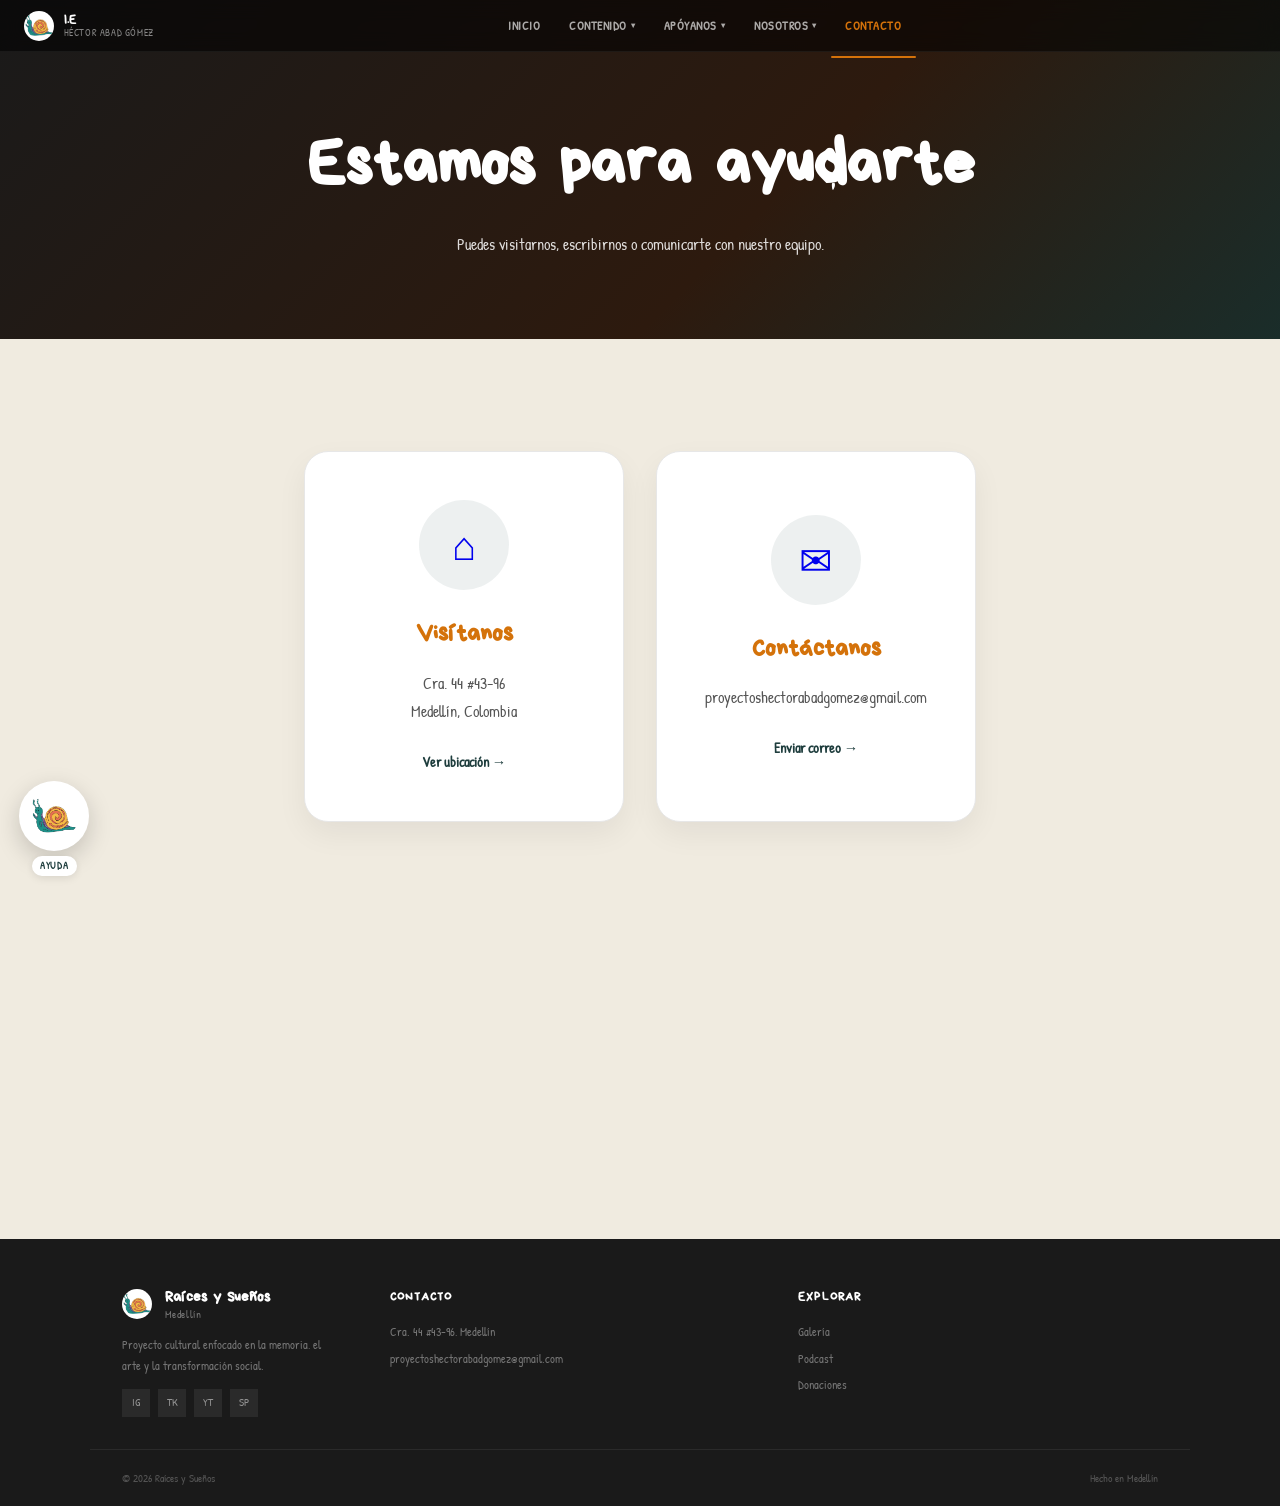
==== contacto.html @ bd34413f "listo" ====
<!DOCTYPE html>
<html lang="es">
<head>
  <meta charset="UTF-8">
  <meta name="viewport" content="width=device-width, initial-scale=1.0">
  <title>Contacto · I.E Héctor Abad Gómez</title>
  <link rel="stylesheet" href="styles.css">
</head>
<body>

<!-- NAV -->
<nav>
  <a href="index.html" class="nav-logo">
    <div class="nav-badge"><img src="Fotos/Caracol.webp" alt="Logo"></div>
    <div class="nav-name">I.E <small>Héctor Abad Gómez</small></div>
  </a>

  <ul class="nav-links">
    <li><a href="index.html">Inicio</a></li>
    <li>
      <a href="#">Contenido <span class="arr">▾</span></a>
      <div class="drop">
        <a href="galeria.html">Galería de fotos</a>
        <a href="podcast.html">Podcast</a>
      </div>
    </li>
    <li>
      <a href="#">Apóyanos <span class="arr">▾</span></a>
      <div class="drop">
        <a href="donaciones.html">Donaciones</a>
        <a href="voluntariado.html">Voluntariado</a>
      </div>
    </li>
    <li>
      <a href="#contenido">Nosotros <span class="arr">▾</span></a>
      <div class="drop">
        <a href="historia.html">Nuestra historia</a>
        <a href="mision.html">Misión y visión</a>
        <a href="equipo.html">El equipo</a>
      </div>
    </li>
    <li><a href="contacto.html" class="nav-active">Contacto</a></li>
  </ul>

  <div class="nav-right">
    <button class="hamburger" id="ham" onclick="toggleMenu()">
      <span></span><span></span><span></span>
    </button>
  </div>
</nav>

<!-- MENÚ MÓVIL -->
<div class="mob-menu" id="mobMenu">
  <a href="index.html" onclick="closeMenu()">Inicio</a>
  <a href="historia.html" class="sub" onclick="closeMenu()">↳ Nuestra historia</a>
  <a href="mision.html" class="sub" onclick="closeMenu()">↳ Misión y visión</a>
  <a href="equipo.html" class="sub" onclick="closeMenu()">↳ El equipo</a>
  <a href="galeria.html" onclick="closeMenu()">Galería</a>
  <a href="podcast.html" class="sub" onclick="closeMenu()">↳ Podcast</a>
  <a href="donaciones.html" onclick="closeMenu()">Donaciones</a>
  <a href="voluntariado.html" class="sub" onclick="closeMenu()">↳ Voluntariado</a>
  <a href="contacto.html" onclick="closeMenu()">Contacto</a>
</div>

<!-- HERO -->
<section class="page-hero">
  <h1>Estamos para ayudarte</h1>
  <p>Puedes visitarnos, escribirnos o comunicarte con nuestro equipo.</p>
</section>

<!-- CONTACTO -->
<section class="contact-section">
  <div class="contact-boxes">

    <a href="https://maps.app.goo.gl/BFEBi3XU7znr8RCp9" target="_blank" class="contact-card">
      <div class="contact-icon">⌂</div>
      <h3>Visítanos</h3>
      <p>Cra. 44 #43-96<br>Medellín, Colombia</p>
      <span class="contact-link">Ver ubicación →</span>
    </a>

    <a href="mailto:proyectoshectorabadgomez@gmail.com" class="contact-card">
      <div class="contact-icon">✉</div>
      <h3>Contáctanos</h3>
      <p>proyectoshectorabadgomez@gmail.com</p>
      <span class="contact-link">Enviar correo →</span>
    </a>

  </div>
</section>

<!-- FOOTER -->
<footer>
  <div class="foot-top">
    <div class="foot-brand">
      <div class="foot-logo-wrap">
        <div class="nav-badge"><img src="Fotos/Caracol.webp" alt="Logo"></div>
        <div class="foot-name">Raíces y Sueños <small>Medellín</small></div>
      </div>
      <p class="foot-brand-desc">Proyecto cultural enfocado en la memoria, el arte y la transformación social.</p>
      <div class="foot-social">
        <a href="https://www.instagram.com/i.e.hectorabadgomez/" target="_blank" class="fsoc" title="Instagram">IG</a>
        <a href="https://www.tiktok.com/@ie_hectorabadgomez" target="_blank" class="fsoc" title="TikTok">TK</a>
        <a href="https://www.youtube.com/@InstituciónEducativaHéctorAbad" target="_blank" class="fsoc" title="YouTube">YT</a>
        <a href="https://open.spotify.com/show/0t5j8xwTU0EZu17c2sRldK?si=yj74eSirT-2tcKzNIiZzvQ" target="_blank" class="fsoc" title="Spotify">SP</a>
      </div>
    </div>

    <div class="foot-col">
      <h4>Contacto</h4>
      <p>Cra. 44 #43-96, Medellín</p>
      <a href="mailto:proyectoshectorabadgomez@gmail.com">proyectoshectorabadgomez@gmail.com</a>
    </div>

    <div class="foot-col">
      <h4>Explorar</h4>
      <a href="galeria.html">Galería</a>
      <a href="podcast.html">Podcast</a>
      <a href="donaciones.html">Donaciones</a>
    </div>
  </div>

  <div class="foot-bottom">
    <span>© 2026 Raíces y Sueños</span>
    <span>Hecho en Medellín</span>
  </div>
</footer>

<!-- ───────── CARACOL ───────── -->
<div class="snail-btn">
  <div class="snail-bubble" id="snailBubble">
    <button class="snail-close" onclick="closeSnail()">
      ✕
    </button>

    <strong>
      ¡Hola! Soy Niki
    </strong>

    <p>
      ¿Qué quieres explorar?
    </p>

    <ul>

      <li>
        <a href="galeria.html">📸 Ver galería</a>
      </li>

      <li>
        <a href="podcast.html">🎙 Escuchar podcast</a>
      </li>

      <li>
        <a href="voluntariado.html">🤝 Voluntariado</a>
      </li>

      <li>
        <a href="donaciones.html">💛 Donar</a>
      </li>

    </ul>
  </div>

  <!-- BOTÓN DEL CARACOL -->
  <button class="snail-face" onclick="toggleSnail()">
    <img src="Fotos/Caracol.webp" alt="Caracol">
  </button>

  <span class="snail-label">
    Ayuda
  </span>

</div>

<script src="script.js"></script>
</body>
</html>
---- styles.css ----
/* ─── FUENTES ─── */
@font-face { font-family: 'Bryndan'; src: url('fonts/BryndanWriteBook-nGPM.ttf'); }
@font-face { font-family: 'Marykate'; src: url('fonts/patrick-hand/PatrickHand-Regular.ttf'); }

/* ─── RESET ─── */
*, *::before, *::after { margin: 0; padding: 0; box-sizing: border-box; }
html { scroll-behavior: smooth; }

/* ─── VARIABLES ─── */
:root {
  --cream: #f0ebe0;
  --cream2: #e8e1d3;
  --dark: #1a1a1a;
  --teal: #1e3d3d;
  --orange: #d4720a;
  --orange2: #e88520;
  --text: #222;
  --muted: #7a7268;
  --border: #ddd5c5;
  --white: #fff;
  --card: #faf7f2;
  --nav-h: 52px;
}

/* ─── BASE ─── */
body { font-family: 'Marykate', 'Inter', sans-serif; background: var(--cream); color: var(--text); line-height: 1.6; }

h1, h2, h3, h4,
.sec-title, .vol-title, .pod-hero h1,
.modal-box h2, .text-card h2, .highlight-box h2,
.team-bubble-info h2, .team-list-sec h2,
.pod-featured-body h2, .pod-section-title,
.pod-platforms h3, .contact-card h3,
.foot-name { font-family: 'Bryndan', serif; }

/* ─── NAV ─── */
nav { position: fixed; top: 0; left: 0; right: 0; z-index: 300; height: var(--nav-h); display: flex; align-items: center; justify-content: space-between; padding: 0 1.5rem; background: rgba(0,0,0,0.55); backdrop-filter: blur(10px); border-bottom: 1px solid rgba(255,255,255,0.06); }
.nav-logo { display: flex; align-items: center; gap: 0.6rem; text-decoration: none; }
.nav-badge { width: 30px; height: 30px; border-radius: 50%; overflow: hidden; background: var(--white); display: flex; align-items: center; justify-content: center; }
.nav-badge img { width: 145%; object-fit: cover; }
.nav-name { font-size: 0.78rem; font-weight: 600; color: #fff; line-height: 1.2; font-family: 'Bryndan', serif; }
.nav-name small { display: block; font-size: 0.62rem; font-weight: 400; color: rgba(255,255,255,0.5); letter-spacing: 0.06em; text-transform: uppercase; font-family: 'Marykate', sans-serif; }

.nav-links { display: flex; list-style: none; height: var(--nav-h); }
.nav-links > li { position: relative; }
.nav-links > li > a { display: flex; align-items: center; gap: 0.25rem; padding: 0 0.9rem; height: var(--nav-h); font-size: 0.78rem; font-weight: 600; letter-spacing: 0.04em; text-transform: uppercase; color: rgba(255,255,255,0.65); text-decoration: none; transition: color 0.2s; }
.nav-links > li > a:hover { color: var(--orange2); }
.nav-links > li > a .arr { font-size: 0.5rem; transition: transform 0.2s; }
.nav-links > li:hover > a .arr { transform: rotate(180deg); }
.nav-links > li > a.nav-active { color: var(--orange); position: relative; }
.nav-links > li > a.nav-active::after { content: ''; position: absolute; left: 0; bottom: -6px; width: 100%; height: 2px; background: var(--orange); border-radius: 20px; }

.drop { display: none; position: absolute; top: var(--nav-h); left: 50%; transform: translateX(-50%); min-width: 190px; background: var(--dark); border: 1px solid rgba(255,255,255,0.1); border-top: 2px solid var(--orange); box-shadow: 0 16px 40px rgba(0,0,0,0.4); z-index: 400; }
.nav-links > li:hover .drop { display: block; }
.drop a { display: block; padding: 0.7rem 1.2rem; font-size: 0.8rem; font-weight: 500; color: rgba(255,255,255,0.75); text-decoration: none; border-bottom: 1px solid rgba(255,255,255,0.07); transition: background 0.15s, color 0.15s; }
.drop a:last-child { border-bottom: none; }
.drop a:hover, .drop a.drop-active { background: rgba(212,114,10,0.2); color: var(--orange2); }

.nav-right { display: flex; align-items: center; gap: 0.5rem; }
.hamburger { display: none; flex-direction: column; gap: 5px; background: none; border: none; cursor: pointer; padding: 4px; }
.hamburger span { display: block; width: 22px; height: 2px; background: #fff; transition: all 0.3s; }
.hamburger.open span:nth-child(1) { transform: translateY(7px) rotate(45deg); }
.hamburger.open span:nth-child(2) { opacity: 0; }
.hamburger.open span:nth-child(3) { transform: translateY(-7px) rotate(-45deg); }

.mob-menu { display: none; position: fixed; top: var(--nav-h); left: 0; right: 0; background: var(--dark); z-index: 290; padding: 1rem 1.5rem; flex-direction: column; border-bottom: 2px solid var(--orange); box-shadow: 0 12px 30px rgba(0,0,0,0.4); }
.mob-menu.open { display: flex; }
.mob-menu a { display: block; padding: 0.75rem 0; font-size: 0.9rem; font-weight: 500; color: rgba(255,255,255,0.8); text-decoration: none; border-bottom: 1px solid rgba(255,255,255,0.07); transition: color 0.2s; }
.mob-menu a:hover { color: var(--orange2); }
.mob-menu a.sub { padding-left: 1rem; font-size: 0.82rem; color: rgba(255,255,255,0.45); }

/* ─── HERO PRINCIPAL ─── */
.hero { position: relative; height: 100vh; min-height: 500px; display: flex; flex-direction: column; justify-content: flex-end; overflow: hidden; }
.hero-bg { position: absolute; inset: 0; background: linear-gradient(125deg, #c8a020 0%, #4a7a20 25%, #1a5050 60%, #8a6010 100%); }
.hero-bg img { position: absolute; inset: 0; width: 100%; height: 100%; object-fit: cover; display: block; }
.hero-overlay { position: absolute; inset: 0; background: linear-gradient(to top, rgba(0,0,0,0.78) 0%, rgba(0,0,0,0.15) 55%, transparent 100%); }
.hero-arrow { position: absolute; top: 50%; transform: translateY(-50%); width: 30px; height: 30px; background: rgba(255,255,255,0.15); border: none; cursor: pointer; color: #fff; font-size: 1rem; display: flex; align-items: center; justify-content: center; z-index: 2; transition: background 0.2s; }
.hero-arrow:hover { background: rgba(255,255,255,0.3); }
.hero-arrow.left { left: 0.8rem; }
.hero-arrow.right { right: 0.8rem; }
.hero-dots { position: absolute; bottom: 1rem; right: 1.5rem; display: flex; gap: 0.4rem; z-index: 2; font-size: 0.65rem; color: rgba(255,255,255,0.5); align-items: center; }
.hero-dot { width: 6px; height: 6px; border-radius: 50%; background: rgba(255,255,255,0.35); }
.hero-dot.active { background: #fff; }
.hero-content { position: absolute; top: 50%; left: 50%; transform: translate(-50%, -50%); z-index: 2; text-align: center; width: 100%; max-width: 600px; padding: 0 1.5rem; }
.hero-label { font-size: 0.62rem; letter-spacing: 0.2em; text-transform: uppercase; color: var(--orange2); font-weight: 600; margin-bottom: 0.4rem; }
.hero h1 { font-family: 'Bryndan', serif; font-size: clamp(2rem, 5vw, 3.5rem); color: #fff; font-weight: 900; line-height: 1.1; margin-bottom: 0.4rem; }
.hero-sub { font-size: 0.82rem; color: rgba(255,255,255,0.7); margin-bottom: 1.1rem; }

/* ─── HERO PÁGINAS INTERNAS ─── */
.page-hero { padding: 7rem 2rem 5rem; text-align: center; color: white; background: linear-gradient(135deg, #1a1a1a 0%, #2d1a0e 60%, #1a2d2a 100%), url("Fotos/foto1.jpg"); background-size: cover; background-position: center; }
.page-hero h1 { font-family: 'Bryndan', serif; font-size: clamp(2.2rem, 5vw, 4rem); margin-bottom: 1rem; font-weight: 900; }
.page-hero p { max-width: 700px; margin: auto; line-height: 1.8; font-size: 1rem; color: rgba(255,255,255,0.85); }

/* ─── BOTONES ─── */
.btn-orange { display: inline-block; padding: 0.78rem 2rem; background: var(--orange); color: white; text-decoration: none; font-weight: 600; font-size: 0.85rem; border: none; cursor: pointer; font-family: 'Marykate', sans-serif; transition: background 0.2s, transform 0.2s; }
.btn-orange:hover { background: var(--orange2); transform: translateY(-2px); }
.btn-teal-outline { display: inline-block; padding: 0.78rem 2.2rem; background: transparent; color: #fff; border: 1.5px solid rgba(255,255,255,0.4); font-size: 0.82rem; font-weight: 600; letter-spacing: 0.06em; text-transform: uppercase; text-decoration: none; cursor: pointer; font-family: 'Marykate', sans-serif; transition: all 0.2s; }
.btn-teal-outline:hover { background: rgba(255,255,255,0.1); border-color: #fff; }
.listen-btn { margin-top: 1rem; display: inline-flex; align-items: center; justify-content: center; padding: 0.75rem 1.4rem; background: var(--teal); color: white; text-decoration: none; border-radius: 999px; font-size: 0.78rem; font-weight: 700; letter-spacing: 0.05em; text-transform: uppercase; transition: transform 0.25s, background 0.25s, box-shadow 0.25s; }
.listen-btn:hover { background: var(--orange); transform: translateY(-3px); box-shadow: 0 10px 25px rgba(212,114,10,0.35); }

/* ─── INTRO BAR ─── */
.intro-bar { background: var(--teal); color: #fff; }
.intro-inner { max-width: 1100px; margin: 0 auto; padding: 1.8rem 2rem; display: grid; grid-template-columns: 1fr auto; gap: 3rem; align-items: center; }
.intro-text { font-size: 0.82rem; color: rgba(255,255,255,0.6); line-height: 1.75; max-width: 520px; }
.stats-row { display: flex; gap: 2.2rem; }
.stat-n { font-family: 'Bryndan', serif; font-size: 1.7rem; font-weight: 700; color: #fff; line-height: 1; }
.stat-l { font-size: 0.6rem; letter-spacing: 0.1em; text-transform: uppercase; color: rgba(255,255,255,0.6); margin-top: 0.25rem; }

/* ─── SECCIONES ─── */
.sec { padding: 4rem 0; }
.con { max-width: 1100px; margin: 0 auto; padding: 0 2rem; }
.page-content {  margin: auto; padding: 0; }
.sec-eyebrow { display: flex; align-items: center; gap: 0.8rem; margin-bottom: 0.6rem; justify-content: center; }
.sec-line { width: 40px; height: 1px; background: var(--border); }
.sec-lbl { font-size: 0.65rem; letter-spacing: 0.2em; text-transform: uppercase; color: var(--orange); font-weight: 700; }
.sec-title { font-family: 'Bryndan', serif; font-size: clamp(1.6rem, 3.5vw, 2.4rem); font-weight: 700; text-align: center; margin-bottom: 0.7rem; }
.sec-desc { text-align: center; color: var(--muted); font-size: 0.87rem; max-width: 560px; margin: 0 auto 2.5rem; }

/* ─── TABS ─── */
.tabs { display: flex; gap: 0.5rem; justify-content: center; margin-bottom: 2.5rem; flex-wrap: wrap; }
.tab { padding: 0.32rem 1rem; font-size: 0.75rem; font-weight: 600; border: 1px solid var(--border); background: transparent; color: var(--muted); cursor: pointer; transition: all 0.2s; font-family: 'Marykate', sans-serif; border-radius: 2px; }
.tab:hover, .tab.active { background: var(--orange); border-color: var(--orange); color: #fff; }

/* ─── CARDS CONTENIDO ─── */
.cards { display: flex; flex-direction: column; gap: 1rem; max-width: 820px; margin: 0 auto; }
.ccard { background: var(--card); border: 1px solid var(--border); display: grid; grid-template-columns: 200px 1fr; overflow: hidden; cursor: pointer; transition: transform 0.25s ease, box-shadow 0.25s ease, border-color 0.25s ease; }
.ccard:hover { transform: scale(1.02); box-shadow: 0 14px 36px rgba(0,0,0,0.13); border-color: var(--orange); }
.ccard-img { position: relative; height: 230px; overflow: hidden; background: var(--cream2); }
.ccard-img img { width: 100%; height: 100%; object-fit: cover; display: block; }
.ccard-img-ph { width: 100%; height: 100%; display: flex; align-items: center; justify-content: center; flex-direction: column; gap: 0.4rem; color: var(--muted); font-size: 0.72rem; }
.ccard-num { position: absolute; top: 0.6rem; left: 0.6rem; width: 22px; height: 22px; background: var(--orange); display: flex; align-items: center; justify-content: center; font-size: 0.65rem; font-weight: 700; color: #fff; }
.ccard-body { padding: 1.2rem 1.5rem; display: flex; flex-direction: column; gap: 0.5rem; }
.ccard-meta { display: flex; align-items: center; gap: 1rem; flex-wrap: wrap; }
.ccard-cat { font-size: 0.62rem; font-weight: 700; letter-spacing: 0.1em; text-transform: uppercase; color: var(--orange); }
.ccard-date { font-size: 0.68rem; color: var(--muted); }
.ccard h3 { font-family: 'Bryndan', serif; font-size: 1.05rem; font-weight: 700; line-height: 1.3; }
.ccard-desc { font-size: 0.8rem; color: var(--muted); line-height: 1.7; display: -webkit-box; -webkit-line-clamp: 3; -webkit-box-orient: vertical; overflow: hidden; }
.ccard-eps { margin-top: 0.5rem; border-top: 1px solid var(--border); padding-top: 0.7rem; display: flex; flex-direction: column; gap: 0.3rem; }
.ccard-eps-label { font-size: 0.62rem; letter-spacing: 0.1em; text-transform: uppercase; color: var(--muted); font-weight: 600; margin-bottom: 0.3rem; }
.ep-row { display: flex; align-items: center; gap: 0.7rem; padding: 0.45rem 0.7rem; background: var(--cream); border: 1px solid var(--border); transition: border-color 0.15s; cursor: pointer; }
.ep-row:hover { border-color: var(--orange); }
.ep-ava { width: 24px; height: 24px; border-radius: 50%; background: var(--teal); display: flex; align-items: center; justify-content: center; font-size: 0.6rem; font-weight: 700; color: #fff; flex-shrink: 0; }
.ep-info { flex: 1; }
.ep-info-top { font-size: 0.65rem; color: var(--muted); }
.ep-info-name { font-size: 0.78rem; font-weight: 600; }
.ep-dur { font-size: 0.65rem; color: var(--muted); white-space: nowrap; }
.ep-play { width: 22px; height: 22px; border: 1px solid var(--border); background: none; cursor: pointer; display: flex; align-items: center; justify-content: center; color: var(--text); transition: all 0.2s; flex-shrink: 0; }
.ep-play:hover { background: var(--orange); border-color: var(--orange); color: #fff; }

/* ─── CARRUSEL ─── */
.carousel-wrap { position: relative; display: flex; align-items: center; gap: 1rem; }
.carousel-btn { width: 48px; height: 48px; border: none; border-radius: 50%; background: #fff; color: var(--orange); font-size: 1.5rem; cursor: pointer; flex-shrink: 0; display: flex; align-items: center; justify-content: center; box-shadow: 0 4px 16px rgba(0,0,0,0.12); transition: background 0.25s, transform 0.25s, color 0.25s; }
.carousel-btn:hover { background: var(--orange); color: #fff; transform: scale(1.08); }
.carousel-dots { display: flex; justify-content: center; gap: 10px; margin-top: 1rem; }
.carousel-dot { width: 10px; height: 10px; border-radius: 50%; border: none; background: #d1d5db; cursor: pointer; transition: 0.25s; }
.carousel-dot.active { background: var(--orange); transform: scale(1.25); }
.ccard { grid-area: 1/1; opacity: 0; pointer-events: none; transform: translateX(80px); transition: opacity 0.45s ease, transform 0.45s ease; }
.ccard.active { opacity: 1; pointer-events: auto; transform: translateX(0); }
.ccard.exit-left { opacity: 0; transform: translateX(-80px); }
.ccard.exit-right { opacity: 0; transform: translateX(80px); }

/* ─── TEXTO / DESTACADO ─── */
.text-card { background: white; padding: 2.5rem; border-radius: 16px; box-shadow: 0 10px 30px rgba(0,0,0,0.08); margin-bottom: 2rem; text-align: center; border: 1px solid var(--border); transition: transform 0.25s ease, box-shadow 0.25s ease, border-color 0.25s ease; }
.text-card:hover { transform: scale(1.02); box-shadow: 0 14px 36px rgba(0,0,0,0.13); border-color: var(--orange); }
.text-card h2 { font-family: 'Bryndan', serif; margin-bottom: 1rem; color: var(--dark); font-size: 1.8rem; }
.text-card p { color: #666; line-height: 1.9; font-size: 0.95rem; }
.highlight-box { max-width: 800px; margin: 1rem auto; background: #1e3d3d; color: white; padding: 3rem; border-radius: 18px; text-align: center; }
.highlight-box h2 { font-family: 'Bryndan', serif; margin-bottom: 1rem; font-size: 2rem; }
.highlight-box p { color: rgba(255,255,255,0.75); line-height: 1.8; }

/* ─── GALERÍA ─── */
.gallery-grid {
  display: grid;
  grid-template-columns: repeat(6, minmax(0, 140px));
  gap: 1rem;
  padding: 3rem;
  justify-content: center; /* centra las columnas en la página */
}

.gallery-item {
  aspect-ratio: 1/1;
  overflow: hidden;
  border-radius: 16px;
  cursor: pointer;
  position: relative;
  box-shadow: 0 5px 20px rgba(0,0,0,0.08);
}

.gallery-item img {
  width: 100%;
  height: 100%;
  object-fit: cover;
  transition: 0.4s;
}

.gallery-item:hover img {
  transform: scale(1.08);
}

/* ─── MODAL ─── */
.modal { display: none; position: fixed; inset: 0; background: rgba(0,0,0,0.85); z-index: 999; justify-content: center; align-items: center; padding: 1.5rem; }
.modal.open { display: flex; }
.modal-box {
  background: white;
  width: 100%;
  max-width: 900px;
  max-height: 90vh;
  border-radius: 18px;
  overflow: hidden;
  position: relative;
  animation: modalShow 0.3s ease;
  display: grid;
  grid-template-columns: 1fr 1fr;
}
@keyframes modalShow { from { transform: scale(0.9); opacity: 0; } to { transform: scale(1); opacity: 1; } }

/* Imagen ocupa toda la columna izquierda */
.modal-box img {
  width: 100%;
  height: 100%;
  min-height: 300px;
  object-fit: cover;
  display: block;
  grid-column: 1;
  grid-row: 1 / 3;
}

/* Columna derecha: título + texto con scroll */
.modal-text-wrap {
  grid-column: 2;
  display: flex;
  flex-direction: column;
  overflow: hidden;
  max-height: 90vh;
}

.modal-box h2 {
  font-family: 'Bryndan', serif;
  padding: 1.5rem 1.5rem 0.5rem;
  font-size: 1.5rem;
  flex-shrink: 0;
  border-bottom: 1px solid #eee;
}

.modal-box p {
  padding: 1rem 1.5rem 2rem;
  color: #666;
  line-height: 1.8;
  font-size: 0.88rem;
  overflow-y: auto;
  flex: 1;
}

.close {
  position: absolute;
  top: 0.75rem;
  right: 0.75rem;
  width: 34px;
  height: 34px;
  border-radius: 50%;
  background: white;
  display: flex;
  align-items: center;
  justify-content: center;
  cursor: pointer;
  font-size: 0.9rem;
  font-weight: bold;
  box-shadow: 0 4px 15px rgba(0,0,0,0.2);
  border: none;
  z-index: 10;
}

/* En móvil: apilar vertical */
@media (max-width: 640px) {
  .modal-box {
    grid-template-columns: 1fr;
    max-height: 92vh;
  }
  .modal-box img {
    grid-column: 1;
    grid-row: 1;
    height: 220px;
    min-height: unset;
  }
  .modal-text-wrap {
    grid-column: 1;
    max-height: calc(92vh - 220px);
  }
}

/* ─── DONACIONES ─── */
.donation-grid { display: grid; grid-template-columns: repeat(2, 1fr); gap: 1.5rem; margin-bottom: 3rem;}
.donation-card { background: white; padding: 2rem; border-radius: 16px; box-shadow: 0 5px 20px rgba(0,0,0,0.08); transition: 0.3s; }
.donation-card:hover { transform: translateY(-5px); }
.donation-card h3 { font-family: 'Bryndan', serif; margin-bottom: 1rem; font-size: 1.2rem;text-align: center; }
.donation-card p { color: #666; line-height: 1.7; text-align: center;}
.qr-donation { margin-top: 2rem; display: flex; flex-direction: column; align-items: center; gap: 0.8rem; }
.qr-donation img { width: 180px; background: white; padding: 0.8rem; border-radius: 14px; box-shadow: 0 5px 20px rgba(0,0,0,0.2); }
.qr-donation span { color: rgba(255,255,255,0.8); font-size: 0.9rem; }

/* ─── CONTACTO ─── */
.contact-section { padding: 7rem 2rem 5rem; min-height: 100vh; }
.contact-boxes {  width: 92%;  max-width: 1100px; margin: auto; display: flex; flex-wrap: wrap;  justify-content: center;  gap: 2rem;}

.contact-card {
  background: white; padding: 3rem 2rem; border-radius: 24px; display: flex; flex-direction: column; justify-content: center; align-items: center; text-align: center; text-decoration: none; transition: 0.3s; box-shadow: 0 12px 30px rgba(0,0,0,0.06); border: 1px solid #e7e7e7; width: 320px; flex-shrink: 0;}
.contact-card:hover { transform: translateY(-10px); box-shadow: 0 25px 50px rgba(0,0,0,0.12); }
.contact-icon { width: 90px; height: 90px; border-radius: 50%; display: flex; align-items: center; justify-content: center; background: rgba(30,61,61,0.08); font-size: 2.5rem; margin-bottom: 1.5rem; }
.contact-card h3 { font-family: 'Bryndan', serif; font-size: 1.5rem; color: var(--orange); margin-bottom: 1rem; }
.contact-card p { color: #555; line-height: 1.8; margin-bottom: 1.5rem; }
.contact-link { color: var(--teal); font-weight: 600; font-size: 0.9rem; }
.contact-form { background: white; padding: 2rem; border-radius: 14px; display: flex; flex-direction: column; gap: 1rem; box-shadow: 0 5px 20px rgba(0,0,0,0.08); max-width: 600px; margin: 0 auto; }
.contact-form select, .contact-form input, .contact-form textarea { width: 100%; padding: 1rem; border: 1px solid #ddd; border-radius: 8px; font-family: 'Marykate', sans-serif; font-size: 0.95rem; color: #555; background: #f4f4f4; outline: none; transition: background 0.2s, border-color 0.2s; }
.contact-form select:focus, .contact-form input:focus, .contact-form textarea:focus { background: #fff; border-color: var(--orange); }
.contact-form textarea { min-height: 140px; resize: vertical; }
.contact-form button { background: var(--orange); color: white; border: none; padding: 1rem; border-radius: 8px; cursor: pointer; font-family: 'Marykate', sans-serif; font-weight: 600; font-size: 0.95rem; transition: background 0.2s; }
.contact-form button:hover { background: var(--orange2); }

/* ─── EQUIPO ─── */
.team-top { max-width: 900px; margin: auto; padding: 3rem 1.5rem 2rem; display: flex; justify-content: center; gap: 1.2rem; flex-wrap: wrap; }
.team-bubble { width: 240px; display: flex; flex-direction: column; align-items: center; text-align: center; background: #fff; border-radius: 24px; padding: 1.2rem 1rem; box-shadow: 0 6px 24px rgba(0,0,0,0.08); transition: 0.3s; }
.team-bubble:hover { transform: translateY(-5px); }
.team-bubble img { width: 115px; height: 115px; object-fit: cover; border-radius: 50%; margin-bottom: 0.8rem; }
.team-bubble-info span { font-size: 0.68rem; color: var(--muted); }
.team-bubble-info h2 { font-family: 'Bryndan', serif; font-size: 1.2rem; margin: 0.3rem 0; }
.team-bubble-info p { font-size: 0.85rem; line-height: 1.4; color: #666; }

.team-mini-wrap { display: grid; grid-template-columns: repeat(5, 1fr); gap: 1.5rem; margin: 2rem auto 3rem; max-width: 1200px; padding: 0 3rem; justify-items: center; }
.team-mini { background: #fff; border-radius: 24px; padding: 1.5rem; text-align: center; box-shadow: 0 4px 18px rgba(0,0,0,0.06); transition: 0.25s; width: 100%; max-width: 190px; }
.team-mini:hover { transform: translateY(-6px); }
.team-mini:nth-child(6) { grid-column: 2/3; transform: translateX(50%); }
.team-mini:nth-child(7) { grid-column: 3/4; transform: translateX(50%); }
.team-mini:nth-child(6):hover, .team-mini:nth-child(7):hover { transform: translateX(50%) translateY(-6px); }
.team-mini img { width: 90px; height: 90px; object-fit: cover; border-radius: 50%; margin-bottom: 1rem; }
.team-mini h4 { font-family: 'Bryndan', serif; margin: 0; color: var(--dark); }
.team-mini p { margin-top: 0.3rem; color: #888; font-size: 0.85rem; }

.team-list-sec { padding: 0 1.5rem 5rem; max-width: 1200px; margin: auto; }
.team-list-sec h2 { font-family: 'Bryndan', serif; text-align: center; margin-bottom: 2rem; font-size: 2rem; }
.team-list { display: grid; grid-template-columns: repeat(4, 1fr); gap: 1rem; }
.team-list-item:nth-child(5) { grid-column: 2; }
.team-list-item:nth-child(6) { grid-column: 3; }
.team-list-item { background: #fff; padding: 1rem 1.2rem; border-radius: 16px; box-shadow: 0 4px 14px rgba(0,0,0,0.05); transition: 0.25s; position: relative; overflow: hidden; }
.team-list-item::before { content: ''; position: absolute; left: 0; top: 0; bottom: 0; width: 4px; background: var(--orange); }
.team-list-item:hover { transform: translateX(6px); }

/* ─── PARTNERS ─── */
.partners { width: 100%; overflow: hidden; background: #f5f5f5; padding: 2.5rem 0; margin: 4rem 0; }
.partners-track { display: flex; align-items: center; gap: 5rem; width: max-content; animation: scrollPartners 28s linear infinite; }
.partner-item { flex-shrink: 0; opacity: 0.75; transition: 0.25s; }
.partner-item:hover { opacity: 1; transform: scale(1.05); }
.partner-item img { height: 80px; width: auto; object-fit: contain; filter: grayscale(100%); }
@keyframes scrollPartners { from { transform: translateX(0); } to { transform: translateX(-50%); } }

/* ─── VOLUNTARIADO ─── */
.vol-sec { background: var(--teal); padding: 5rem 0; }
.vol-inner { max-width: 680px; margin: 0 auto; padding: 0 2rem; text-align: center; }
.vol-eyebrow { display: flex; align-items: center; gap: 0.8rem; justify-content: center; margin-bottom: 0.6rem; }
.vol-line { width: 40px; height: 1px; background: rgba(255,255,255,0.2); }
.vol-lbl { font-size: 0.65rem; letter-spacing: 0.2em; text-transform: uppercase; color: var(--orange2); font-weight: 700; }
.vol-title { font-family: 'Bryndan', serif; font-size: clamp(1.5rem, 3.5vw, 2.2rem); font-weight: 700; color: #fff; margin-bottom: 0.8rem; line-height: 1.25; }
.vol-desc { font-size: 0.85rem; color: rgba(255,255,255,0.6); margin-bottom: 2rem; line-height: 1.7; }

/* ─── GRID VOLUNTARIADO ─── */

.vol-grid{  display:grid;  grid-template-columns:  repeat(3,1fr);  gap:1.5rem;  margin-top:3rem;}
/* responsive */

@media(max-width:900px){  .vol-grid{    grid-template-columns:1fr;  }}

/* ─── PODCAST ─── */
.pod-hero { background: linear-gradient(135deg, #1a1a1a 0%, #2d1a0e 60%, #1a2d2a 100%); padding: 7rem 1.5rem 4rem; text-align: center; position: relative; overflow: hidden; }
.pod-hero::before { content: ''; position: absolute; inset: 0; background: radial-gradient(ellipse 60% 60% at 20% 50%, rgba(234,88,12,0.18) 0%, transparent 70%), radial-gradient(ellipse 50% 50% at 80% 40%, rgba(20,184,166,0.12) 0%, transparent 70%); pointer-events: none; }
.pod-hero-inner { position: relative; z-index: 1; max-width: 680px; margin: 0 auto; }
.pod-eyebrow { display: flex; align-items: center; justify-content: center; gap: 0.75rem; margin-bottom: 1.2rem; }
.pod-eyebrow-line { height: 1px; width: 40px; background: rgba(234,88,12,0.6); }
.pod-eyebrow-lbl { font-size: 0.7rem; font-weight: 600; letter-spacing: 0.18em; text-transform: uppercase; color: #ea580c; }
.pod-hero h1 { font-family: 'Bryndan', serif; font-size: clamp(2rem, 5vw, 3.2rem); font-weight: 900; color: #fff; line-height: 1.2; margin: 0 0 1rem; }
.pod-hero p { font-size: 1rem; color: rgba(255,255,255,0.65); line-height: 1.7; max-width: 520px; margin: 0 auto; }
.pod-hero-badge { display: inline-flex; align-items: center; gap: 0.4rem; background: rgba(234,88,12,0.15); border: 1px solid rgba(234,88,12,0.3); border-radius: 100px; padding: 0.3rem 0.9rem; font-size: 0.72rem; font-weight: 500; color: #f97316; margin-bottom: 1.5rem; }

.pod-filters { background: #f8f6f3; border-bottom: 1px solid #e8e4df; padding: 1.2rem 1.5rem; display: flex; align-items: center; justify-content: center; gap: 0.5rem; flex-wrap: wrap; }
.pod-filter-btn { background: none; border: 1.5px solid #ddd; border-radius: 100px; padding: 0.4rem 1rem; font-family: 'Marykate', sans-serif; font-size: 0.78rem; font-weight: 500; color: #555; cursor: pointer; transition: all 0.2s; }
.pod-filter-btn:hover { border-color: #ea580c; color: #ea580c; }
.pod-filter-btn.active { background: #ea580c; border-color: #ea580c; color: #fff; }

.pod-main { max-width: 900px; margin: 0 auto; padding: 3rem 1.5rem 5rem; }
.pod-section-title { font-family: 'Bryndan', serif; font-size: 1.25rem; font-weight: 700; color: #1a1a1a; margin: 0 0 1.5rem; display: flex; align-items: center; gap: 0.75rem; }
.pod-section-title::after { content: ''; flex: 1; height: 1px; background: #e8e4df; }

.pod-featured { background: #fff; border-radius: 20px; box-shadow: 0 4px 32px rgba(0,0,0,0.08); overflow: hidden; display: grid; grid-template-columns: 260px 1fr; margin-bottom: 2.5rem; transition: box-shadow 0.3s, transform 0.3s; }
.pod-featured:hover { box-shadow: 0 12px 48px rgba(0,0,0,0.13); transform: translateY(-4px); }
.pod-featured-img { background: linear-gradient(135deg, #2d1a0e, #1a2d2a); display: flex; align-items: center; justify-content: center; min-height: 220px; position: relative; overflow: hidden; }
.pod-featured-img img { width: 100%; height: 100%; object-fit: cover; position: absolute; inset: 0; opacity: 0.6; }
.pod-featured-img-overlay { position: relative; z-index: 1; text-align: center; }
.pod-featured-img-num { font-family: 'Bryndan', serif; font-size: 3.5rem; font-weight: 900; color: rgba(255,255,255,0.15); line-height: 1; }
.pod-featured-body { padding: 2rem; display: flex; flex-direction: column; justify-content: center; }
.pod-ep-tag { display: inline-flex; align-items: center; gap: 0.3rem; font-size: 0.68rem; font-weight: 600; letter-spacing: 0.1em; text-transform: uppercase; color: #ea580c; margin-bottom: 0.6rem; }
.pod-ep-tag .dot { width: 5px; height: 5px; border-radius: 50%; background: #ea580c; }
.pod-featured-body h2 { font-family: 'Bryndan', serif; font-size: 1.35rem; font-weight: 700; color: #1a1a1a; line-height: 1.35; margin: 0 0 0.6rem; }
.pod-featured-body p { font-size: 0.88rem; color: #666; line-height: 1.65; margin: 0 0 1.4rem; }
.pod-meta-row { display: flex; align-items: center; gap: 1rem; margin-bottom: 1.4rem; flex-wrap: wrap; }
.pod-meta-item { font-size: 0.75rem; color: #999; display: flex; align-items: center; gap: 0.3rem; }
.pod-actions { display: flex; gap: 0.75rem; align-items: center; flex-wrap: wrap; }
.pod-play-btn { display: inline-flex; align-items: center; gap: 0.5rem; padding: 0.65rem 1.4rem; background: linear-gradient(135deg, #ea580c, #f97316); color: #fff; font-weight: 600; font-size: 0.82rem; border-radius: 100px; border: none; cursor: pointer; box-shadow: 0 4px 16px rgba(234,88,12,0.35); transition: transform 0.2s, box-shadow 0.2s; text-decoration: none; }
.pod-play-btn:hover { transform: translateY(-2px) scale(1.03); box-shadow: 0 8px 28px rgba(234,88,12,0.45); background: linear-gradient(135deg, #c2410c, #ea580c); }
.pod-share-btn { display: inline-flex; align-items: center; gap: 0.4rem; padding: 0.65rem 1.2rem; background: none; border: 1.5px solid #ddd; border-radius: 100px; font-size: 0.82rem; color: #555; cursor: pointer; transition: all 0.2s; text-decoration: none; }
.pod-share-btn:hover { border-color: #ea580c; color: #ea580c; }

.pod-list { display: flex; flex-direction: column; gap: 1rem; }
.pod-item { background: #fff; border-radius: 14px; box-shadow: 0 2px 12px rgba(0,0,0,0.06); display: grid; grid-template-columns: 72px 1fr auto; align-items: center; gap: 1.2rem; padding: 1.2rem 1.5rem; cursor: pointer; transition: box-shadow 0.25s, transform 0.25s, border-color 0.2s; border: 1.5px solid transparent; position: relative; overflow: hidden; }
.pod-item::before { content: ''; position: absolute; left: 0; top: 0; bottom: 0; width: 3px; background: linear-gradient(135deg, #ea580c, #f97316); transform: scaleY(0); transition: transform 0.25s; border-radius: 0 2px 2px 0; }
.pod-item:hover { box-shadow: 0 8px 32px rgba(0,0,0,0.1); transform: translateX(4px); border-color: rgba(234,88,12,0.15); }
.pod-item:hover::before { transform: scaleY(1); }
.pod-item-num { width: 72px; height: 72px; border-radius: 12px; background: linear-gradient(135deg, #2d1a0e, #1a2d2a); display: flex; flex-direction: column; align-items: center; justify-content: center; flex-shrink: 0; position: relative; overflow: hidden; }
.pod-item-num img { position: absolute; inset: 0; width: 100%; height: 100%; object-fit: cover; opacity: 0.5; }
.pod-item-num-text { font-family: 'Bryndan', serif; font-size: 1.4rem; font-weight: 900; color: rgba(255,255,255,0.5); position: relative; z-index: 1; line-height: 1; }
.pod-item-info { min-width: 0; }
.pod-item-ep { font-size: 0.67rem; font-weight: 600; letter-spacing: 0.1em; text-transform: uppercase; color: #ea580c; margin-bottom: 0.2rem; }
.pod-item-title { font-family: 'Bryndan', serif; font-size: 1rem; font-weight: 700; color: #1a1a1a; margin: 0 0 0.25rem; white-space: nowrap; overflow: hidden; text-overflow: ellipsis; }
.pod-item-desc { font-size: 0.78rem; color: #888; white-space: nowrap; overflow: hidden; text-overflow: ellipsis; }
.pod-item-meta { font-size: 0.72rem; color: #bbb; margin-top: 0.3rem; }
.pod-item-right { display: flex; flex-direction: column; align-items: flex-end; gap: 0.5rem; flex-shrink: 0; }
.pod-item-dur { font-size: 0.78rem; color: #aaa; font-weight: 500; }
.pod-item-play { width: 40px; height: 40px; border-radius: 50%; background: linear-gradient(135deg, #ea580c, #f97316); border: none; color: #fff; font-size: 0.9rem; display: flex; align-items: center; justify-content: center; cursor: pointer; box-shadow: 0 3px 12px rgba(234,88,12,0.35); transition: transform 0.2s, box-shadow 0.2s; }
.pod-item-play:hover { transform: scale(1.12); box-shadow: 0 6px 20px rgba(234,88,12,0.45); }

.pod-platforms { background: linear-gradient(135deg, #1a1a1a, #2d1a0e); border-radius: 20px; padding: 2.5rem; margin-top: 3rem; text-align: center; }
.pod-platforms h3 { font-family: 'Bryndan', serif; font-size: 1.1rem; font-weight: 700; color: #fff; margin: 0 0 0.5rem; }
.pod-platforms p { font-size: 0.85rem; color: rgba(255,255,255,0.55); margin: 0 0 1.8rem; }
.pod-platform-btns { display: flex; gap: 0.75rem; justify-content: center; flex-wrap: wrap; }
.pod-platform-btn { display: inline-flex; align-items: center; gap: 0.5rem; padding: 0.6rem 1.2rem; background: rgba(255,255,255,0.08); border: 1px solid rgba(255,255,255,0.15); border-radius: 100px; font-size: 0.8rem; font-weight: 500; color: rgba(255,255,255,0.8); text-decoration: none; transition: background 0.2s, border-color 0.2s, color 0.2s; }
.pod-platform-btn:hover { background: rgba(234,88,12,0.2); border-color: rgba(234,88,12,0.5); color: #f97316; }

/* ─── CARACOL ─── */
.snail-btn { position: fixed; left: 1.2rem; bottom: 1.5rem; z-index: 400; display: flex; flex-direction: column; align-items: center; gap: 0.3rem; }
.snail-bubble { display: none; position: fixed; left: 5rem; bottom: 1.5rem; background: #fff; border: 1.5px solid var(--border); border-radius: 0 12px 12px 12px; padding: 0.9rem 1.1rem; width: 240px; box-shadow: 0 8px 28px rgba(0,0,0,0.15); font-size: 0.8rem; color: var(--text); line-height: 1.5; z-index: 401; }
.snail-bubble.open { display: block; }
.snail-bubble strong { font-family: 'Bryndan', serif; display: block; font-size: 0.9rem; margin-bottom: 0.35rem; color: var(--dark); }
.snail-bubble p { font-size: 0.8rem; color: var(--muted); margin-bottom: 0.3rem; }
.snail-bubble ul { padding-left: 1rem; display: flex; flex-direction: column; gap: 0.25rem; }
.snail-bubble ul li a { color: var(--orange); text-decoration: none; font-weight: 600; font-size: 0.76rem; }
.snail-bubble ul li a:hover { text-decoration: underline; }
.snail-close { position: absolute; top: 0.4rem; right: 0.6rem; background: none; border: none; cursor: pointer; font-size: 0.85rem; color: var(--muted); }
.snail-face { width: 70px; height: 70px; border: none; border-radius: 50%; background: #fff; overflow: hidden; padding: 0; cursor: pointer; box-shadow: 0 8px 25px rgba(0,0,0,0.18); }
.snail-face img { width: 100%; object-fit: cover; display: block; }
.snail-label { font-size: 0.6rem; font-weight: 700; letter-spacing: 0.08em; text-transform: uppercase; color: var(--teal); background: #fff; padding: 0.15rem 0.5rem; border-radius: 999px; box-shadow: 0 2px 8px rgba(0,0,0,0.1); }

/* ─── FOOTER ─── */
footer { background: var(--dark); color: rgba(255,255,255,0.55); }
.foot-top { max-width: 1100px; margin: 0 auto; padding: 3rem 2rem 2rem; display: grid; grid-template-columns: auto 1fr 1fr; gap: 3rem; align-items: start; }
.foot-logo-wrap { display: flex; align-items: center; gap: 0.8rem; margin-bottom: 0.8rem; }
.foot-name { font-family: 'Bryndan', serif; font-size: 0.95rem; font-weight: 600; color: #fff; line-height: 1.3; }
.foot-name small { display: block; font-size: 0.68rem; font-weight: 400; color: rgba(255,255,255,0.4); letter-spacing: 0.05em; font-family: 'Marykate', sans-serif; }
.foot-brand-desc { font-size: 0.78rem; line-height: 1.7; color: rgba(255,255,255,0.4); max-width: 220px; }
.foot-social { display: flex; gap: 0.5rem; margin-top: 0.8rem; }
.fsoc { width: 28px; height: 28px; background: rgba(255,255,255,0.07); display: flex; align-items: center; justify-content: center; font-size: 0.68rem; color: rgba(255,255,255,0.5); text-decoration: none; transition: background 0.2s, color 0.2s; }
.fsoc:hover { background: var(--orange); color: #fff; }
.foot-col h4 { font-family: 'Bryndan', serif; font-size: 0.75rem; letter-spacing: 0.1em; text-transform: uppercase; color: #fff; font-weight: 700; margin-bottom: 0.8rem; }
.foot-col p, .foot-col a { display: block; font-size: 0.78rem; color: rgba(255,255,255,0.4); text-decoration: none; padding: 0.2rem 0; transition: color 0.15s; }
.foot-col a:hover { color: var(--orange2); }
.foot-bottom { max-width: 1100px; margin: 0 auto; padding: 1.2rem 2rem; border-top: 1px solid rgba(255,255,255,0.07); display: flex; justify-content: space-between; align-items: center; flex-wrap: wrap; gap: 0.5rem; font-size: 0.7rem; color: rgba(255,255,255,0.25); }

/* ─── RESPONSIVE ─── */
@media (max-width: 900px) {
  .hero h1 { font-size: 2.2rem; }
  .hero-sub { font-size: 0.9rem; }
  .intro-inner { grid-template-columns: 1fr; text-align: center; }
  .stats-row { justify-content: center; flex-wrap: wrap; }
  .contact-boxes { grid-template-columns: 1fr; }
  .foot-top { grid-template-columns: 1fr 1fr; gap: 2rem; }
  .foot-brand { grid-column: 1 / -1; }
  .team-mini-wrap { padding: 0 1.2rem; grid-template-columns: repeat(3, 1fr); }
  .team-mini:nth-child(6), .team-mini:nth-child(7) { grid-column: auto; transform: none; }
  .team-mini:nth-child(6):hover, .team-mini:nth-child(7):hover { transform: translateY(-6px); }
  .team-list { grid-template-columns: repeat(2, 1fr); }
  .team-list-item:nth-child(5), .team-list-item:nth-child(6) { grid-column: auto; }
  .gallery-grid { padding: 2rem 1rem; }
  .modal-box img { height: 260px; }
  .pod-featured { grid-template-columns: 1fr; }
  .pod-item { grid-template-columns: 56px 1fr auto; }
  .pod-item-num { width: 56px; height: 56px; }
}

@media (max-width: 800px) {
  .nav-links { display: none; }
  .hamburger { display: flex; }
  .ccard { grid-template-columns: 1fr; }
  .ccard-img { height: auto; min-height: 180px; }
  .text-card { padding: 2rem; }
  .highlight-box { padding: 2rem; }
  .page-hero { padding: 6rem 1.5rem 4rem; }
  .team-bubble { width: 100%; }
}

@media (max-width: 600px) {
  nav { padding: 0 1rem; }
  .hero-content { width: 90%; }
  .hero h1 { font-size: 1.8rem; }
  .hero-sub { font-size: 0.85rem; }
  .cards { padding: 0 1rem; }
  .ccard-body { padding: 1rem; }
  .sec-desc { padding: 0 1rem; }
  .btn-orange { width: 100%; text-align: center; display: block; }
  .foot-top { grid-template-columns: 1fr; text-align: center; }
  .foot-social { justify-content: center; }
  .snail-bubble { left: 4.5rem; width: 200px; }
  .donation-grid { grid-template-columns: 1fr; }
  .contact-section { padding: 5rem 1rem 3rem; }
  .contact-form { padding: 1.5rem; }
  .gallery-grid { grid-template-columns: repeat(2, 1fr); padding: 1rem; }
  .page-content { padding: 3rem 1.2rem; }
  .team-mini-wrap { grid-template-columns: repeat(2, 1fr); padding: 0 0.8rem; }
  .team-list { grid-template-columns: 1fr; }
  .carousel-btn { display: none; }
  .pod-item { padding: 0.8rem; gap: 0.6rem; }
  .pod-item-title { font-size: 0.88rem; }
}

/* ─── SECCIÓN INTRO MURALES (galeria.html) ─── */
.mural-intro-section {
  background: var(--cream);
  padding: 4rem 2rem 3rem;
  border-bottom: 1px solid var(--border);
}
.mural-intro-inner {
  max-width: 1100px;
  margin: 0 auto;
}
.mural-intro-lead {
  text-align: center;
  margin-bottom: 3rem;
}
.mural-intro-desc {
  max-width: 680px;
  margin: 0.8rem auto 0;
  color: var(--muted);
  font-size: 0.95rem;
  line-height: 1.8;
}
.mural-pillars {
  display: grid;
  grid-template-columns: repeat(4, 1fr);
  gap: 1.5rem;
  margin-bottom: 3rem;
}
.mural-pillar {
  background: #fff;
  border: 1px solid var(--border);
  padding: 1.6rem 1.4rem;
  border-radius: 12px;
  box-shadow: 0 4px 16px rgba(0,0,0,0.05);
  transition: transform 0.25s ease, box-shadow 0.25s ease, border-color 0.25s ease;
}
.mural-pillar:hover { transform: scale(1.02); box-shadow: 0 14px 36px rgba(0,0,0,0.13); border-color: var(--orange); }
.mural-pillar-icon { font-size: 1.8rem; margin-bottom: 0.8rem; }
.mural-pillar h4 { font-family: 'Bryndan', serif; font-size: 0.95rem; color: var(--dark); margin-bottom: 0.6rem; line-height: 1.3; }
.mural-pillar p { font-size: 0.8rem; color: var(--muted); line-height: 1.7; }
.mural-stat-strip {
  display: flex;
  justify-content: center;
  gap: 0;
  background: var(--teal);
  border-radius: 14px;
  overflow: hidden;
}
.mural-stat {
  flex: 1;
  padding: 1.8rem 1rem;
  text-align: center;
  border-right: 1px solid rgba(255,255,255,0.1);
}
.mural-stat:last-child { border-right: none; }
.mural-stat-n { display: block; font-family: 'Bryndan', serif; font-size: 2rem; font-weight: 700; color: #fff; line-height: 1; }
.mural-stat-l { display: block; font-size: 0.65rem; letter-spacing: 0.12em; text-transform: uppercase; color: rgba(255,255,255,0.55); margin-top: 0.4rem; }

@media (max-width: 900px) {
  .mural-pillars { grid-template-columns: repeat(2, 1fr); }
}
@media (max-width: 600px) {
  .mural-pillars { grid-template-columns: 1fr; }
  .mural-stat-strip { flex-wrap: wrap; }
  .mural-stat { flex: 1 1 50%; border-right: none; border-bottom: 1px solid rgba(255,255,255,0.1); }
}

/* ─── SECCIONES HISTORIA (historia.html) ─── */
.historia-section { padding: 4rem 2rem; max-width: 100%; }
.historia-section-title { font-family: 'Bryndan', serif; font-size: clamp(1.6rem, 3vw, 2.2rem); color: var(--dark); margin-bottom: 2.5rem; font-weight: 700; text-align: center; }

/* Bloques introductorios de ancho completo */
.intro-block {
  width: 100%;
  padding: 3rem 2rem;
  background: var(--cream2);
  border-top: 3px solid var(--orange);
  margin-bottom: 0;
  text-align: center;
}
.intro-block h2 {
  font-family: 'Bryndan', serif;
  font-size: clamp(1.4rem, 2.5vw, 1.9rem);
  color: var(--dark);
  margin-bottom: 1.2rem;
  font-weight: 700;
  text-align: center;
}
.intro-block p {
  max-width: 820px;
  margin: 0 auto;
  color: #555;
  line-height: 1.9;
  font-size: 0.95rem;
}

.purpose-block {
  width: 100%;
  padding: 3rem 2rem;
  background: var(--teal);
  text-align: center;
}
.purpose-block h2 {
  font-family: 'Bryndan', serif;
  font-size: clamp(1.4rem, 2.5vw, 1.9rem);
  color: #fff;
  margin-bottom: 1.2rem;
  font-weight: 700;
  text-align: center;
}
.purpose-block p {
  max-width: 820px;
  margin: 0 auto;
  color: rgba(255,255,255,0.8);
  line-height: 1.9;
  font-size: 0.95rem;
}
.historia-dark { background: var(--teal); }
.historia-dark .historia-section-title { color: #fff; }

/* Timeline de murales */
.historia-timeline { max-width: 860px; margin: 0 auto; display: flex; flex-direction: column; gap: 2rem; }
.historia-step { display: grid; grid-template-columns: 64px 1fr; gap: 1.5rem; align-items: start; }
.historia-step-num {
  width: 64px; height: 64px; border-radius: 50%;
  background: var(--orange); color: #fff;
  font-family: 'Bryndan', serif; font-size: 1.1rem; font-weight: 700;
  display: flex; align-items: center; justify-content: center;
  flex-shrink: 0; box-shadow: 0 4px 14px rgba(212,114,10,0.35);
}
.historia-step-body { background: #fff; border: 1px solid var(--border); border-radius: 12px; padding: 1.4rem 1.6rem; box-shadow: 0 3px 12px rgba(0,0,0,0.06); transition: transform 0.25s ease, box-shadow 0.25s ease, border-color 0.25s ease; }
.historia-step:hover .historia-step-body { transform: scale(1.02); box-shadow: 0 10px 28px rgba(0,0,0,0.12); border-color: var(--orange); }
.historia-step-body h4 { font-family: 'Bryndan', serif; font-size: 1rem; color: var(--dark); margin-bottom: 0.6rem; }
.historia-step-body p { font-size: 0.88rem; color: #555; line-height: 1.8; }

/* Héctor Abad Gómez */
.hector-grid { max-width: 1000px; margin: 0 auto; display: grid; grid-template-columns: 1fr 1.6fr; gap: 2.5rem; align-items: start; }
.hector-quote {
  background: rgba(255,255,255,0.08); border: 1px solid rgba(255,255,255,0.15);
  border-left: 4px solid var(--orange); border-radius: 0 12px 12px 0;
  padding: 2rem 1.6rem;
  transition: transform 0.25s ease, box-shadow 0.25s ease;
}
.hector-quote:hover { transform: scale(1.02); box-shadow: 0 14px 36px rgba(0,0,0,0.25); }
.hector-quote blockquote { font-size: 1rem; font-style: italic; color: rgba(255,255,255,0.9); line-height: 1.8; margin: 0 0 1rem; }
.hector-quote-attr { font-size: 0.75rem; letter-spacing: 0.1em; text-transform: uppercase; color: var(--orange2); font-weight: 600; }
.hector-text p { font-size: 0.9rem; color: rgba(255,255,255,0.8); line-height: 1.85; margin-bottom: 1rem; }
.hector-text p:last-child { margin-bottom: 0; }
.hector-text strong { color: #fff; }

/* Historia IE */
.ie-historia-grid {
  max-width: 1100px; margin: 0 auto;
  display: grid; grid-template-columns: repeat(3, 1fr); gap: 1.4rem;
}
.ie-historia-card { text-align: left; padding: 1.8rem; border-radius: 12px; transition: transform 0.25s ease, box-shadow 0.25s ease, border-color 0.25s ease; }
.ie-historia-card:hover { transform: scale(1.02); box-shadow: 0 14px 36px rgba(0,0,0,0.13); border-color: var(--orange); }
.ie-historia-card h2 { font-size: 1rem; margin-bottom: 0.7rem; }
.ie-historia-card p { font-size: 0.85rem; }

@media (max-width: 900px) {
  .hector-grid { grid-template-columns: 1fr; }
  .ie-historia-grid { grid-template-columns: repeat(2, 1fr); }
  .historia-step { grid-template-columns: 48px 1fr; gap: 1rem; }
  .historia-step-num { width: 48px; height: 48px; font-size: 0.9rem; }
}
@media (max-width: 600px) {
  .ie-historia-grid { grid-template-columns: 1fr; }
  .historia-step { grid-template-columns: 1fr; }
  .historia-step-num { display: none; }
}

/* ─── REPRODUCTOR INLINE POR TARJETA ─── */
.inline-player {
  display: none;
  align-items: center;
  gap: 0.6rem;
  margin-top: 0.8rem;
  background: #111;
  border-radius: 8px;
  padding: 0.6rem 0.9rem;
  flex-wrap: nowrap;
  border-left: 3px solid var(--orange);
  animation: slideDown 0.25s ease;
}
.inline-player.open { display: flex; }

@keyframes slideDown {
  from { opacity: 0; transform: translateY(-6px); }
  to   { opacity: 1; transform: translateY(0); }
}

.inline-player.soon { align-items: center; justify-content: center; }

.ip-play {
  background: var(--orange); border: none; color: #fff;
  width: 32px; height: 32px; border-radius: 50%;
  font-size: 0.85rem; cursor: pointer; flex-shrink: 0;
  display: flex; align-items: center; justify-content: center;
  transition: transform 0.2s;
}
.ip-play:hover { transform: scale(1.1); }

.ip-time { font-size: 0.68rem; color: rgba(255,255,255,0.55); white-space: nowrap; flex-shrink: 0; }

.ip-bar {
  flex: 1; -webkit-appearance: none; height: 4px;
  background: rgba(255,255,255,0.15); border-radius: 2px; cursor: pointer; outline: none; min-width: 60px;
}
.ip-bar::-webkit-slider-thumb {
  -webkit-appearance: none; width: 12px; height: 12px;
  border-radius: 50%; background: var(--orange); cursor: pointer;
}

.ip-vol { font-size: 0.8rem; flex-shrink: 0; }

.ip-vol-bar {
  width: 60px; -webkit-appearance: none; height: 3px;
  background: rgba(255,255,255,0.2); border-radius: 2px; cursor: pointer; outline: none; flex-shrink: 0;
}
.ip-vol-bar::-webkit-slider-thumb {
  -webkit-appearance: none; width: 10px; height: 10px;
  border-radius: 50%; background: #fff; cursor: pointer;
}

.ip-soon {
  font-size: 0.78rem; color: rgba(255,255,255,0.6);
  font-style: italic; padding: 0.2rem 0;
}

/* ─── TOAST ─── */
#podToast {
  position: fixed; bottom: 2rem; left: 50%; transform: translateX(-50%) translateY(20px);
  background: #222; color: #fff; padding: 0.7rem 1.4rem; border-radius: 8px;
  font-size: 0.85rem; opacity: 0; pointer-events: none;
  transition: opacity 0.3s, transform 0.3s; z-index: 10000;
  border-left: 3px solid var(--orange);
}
#podToast.show { opacity: 1; transform: translateX(-50%) translateY(0); }
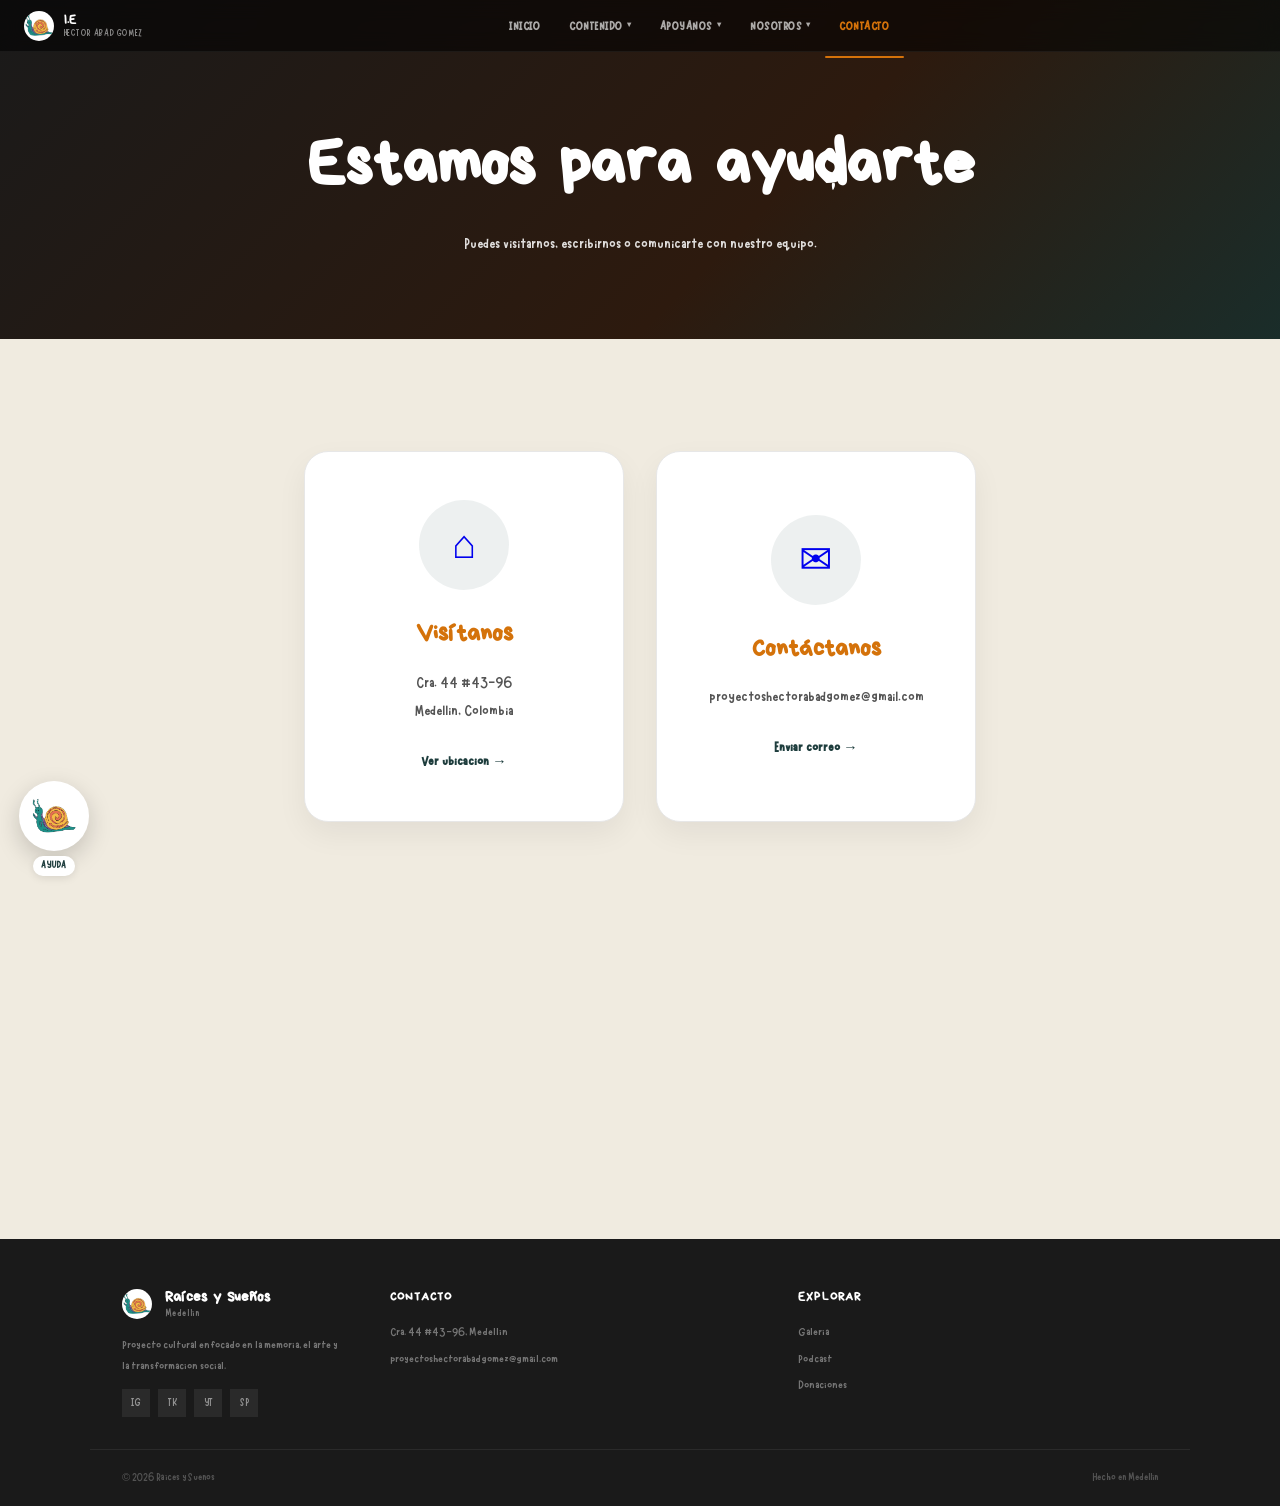
==== commit 9c60acf9: "cambios" ====
--- a/contacto.html
+++ b/contacto.html
@@ -99,7 +99,7 @@
       </div>
       <p class="foot-brand-desc">Proyecto cultural enfocado en la memoria, el arte y la transformación social.</p>
       <div class="foot-social">
-        <a href="https://www.instagram.com/i.e.hectorabadgomez/" target="_blank" class="fsoc" title="Instagram">IG</a>
+        <a href="https://www.instagram.com/museoescolarhag_/" target="_blank" class="fsoc" title="Instagram">IG</a>
         <a href="https://www.tiktok.com/@ie_hectorabadgomez" target="_blank" class="fsoc" title="TikTok">TK</a>
         <a href="https://www.youtube.com/@InstituciónEducativaHéctorAbad" target="_blank" class="fsoc" title="YouTube">YT</a>
         <a href="https://open.spotify.com/show/0t5j8xwTU0EZu17c2sRldK?si=yj74eSirT-2tcKzNIiZzvQ" target="_blank" class="fsoc" title="Spotify">SP</a>
--- a/styles.css
+++ b/styles.css
@@ -1,6 +1,6 @@
 /* ─── FUENTES ─── */
 @font-face { font-family: 'Bryndan'; src: url('fonts/BryndanWriteBook-nGPM.ttf'); }
-@font-face { font-family: 'Marykate'; src: url('fonts/patrick-hand/PatrickHand-Regular.ttf'); }
+@font-face { font-family: 'Marykate'; src: url('fonts/FontsFree-Net-Marykate-Regular.ttf'); }
 
 /* ─── RESET ─── */
 *, *::before, *::after { margin: 0; padding: 0; box-sizing: border-box; }
